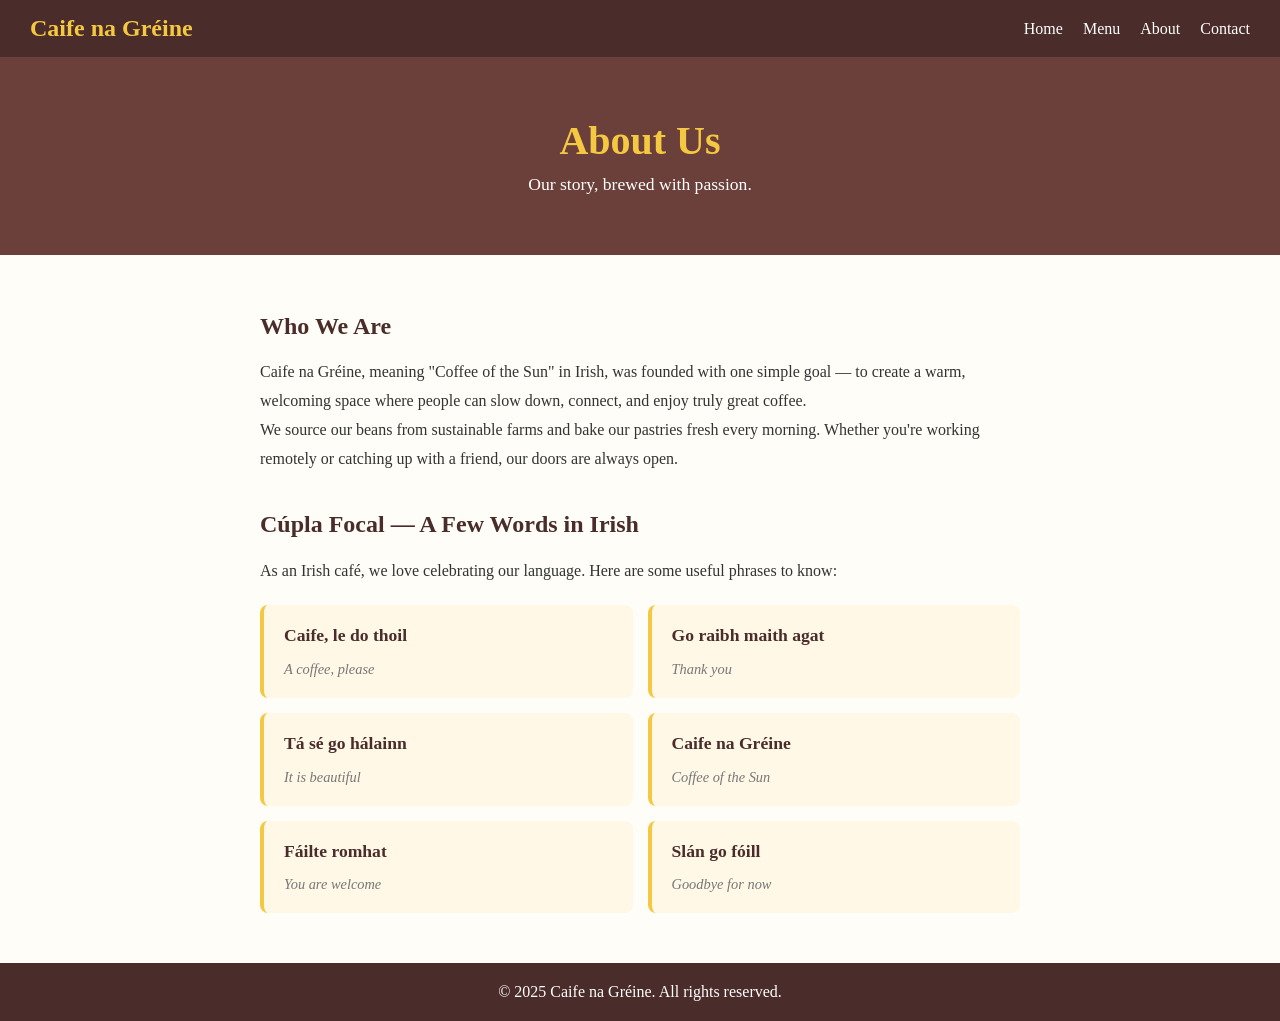
==== about.html @ e89c676c "Add files via upload" ====
<!DOCTYPE html>
<html lang="en">
<head>
  <meta charset="UTF-8">
  <meta name="viewport" content="width=device-width, initial-scale=1.0">
  <meta name="description" content="Learn about Caife na Gréine, our story, our values and our love of great coffee.">
  <meta name="keywords" content="about us, Irish cafe, coffee shop story, Caife na Greine">
  <title>Caife na Gréine | About</title>
  <link rel="stylesheet" href="css/style.css">
</head>
<body>

  <header>
    <nav>
      <div class="logo">Caife na Gréine</div>
      <ul>
        <li><a href="index.html">Home</a></li>
        <li><a href="menu.html">Menu</a></li>
        <li><a href="about.html">About</a></li>
        <li><a href="contact.html">Contact</a></li>
      </ul>
    </nav>
  </header>

  <section class="page-hero">
    <h1>About Us</h1>
    <p>Our story, brewed with passion.</p>
  </section>

  <section class="about-content">
    <h2>Who We Are</h2>
    <p>Caife na Gréine, meaning "Coffee of the Sun" in Irish, was founded with one simple goal — to create a warm, welcoming space where people can slow down, connect, and enjoy truly great coffee.</p>
    <p>We source our beans from sustainable farms and bake our pastries fresh every morning. Whether you're working remotely or catching up with a friend, our doors are always open.</p>

  <h2>Cúpla Focal — A Few Words in Irish</h2>
    <p>As an Irish café, we love celebrating our language. Here are some useful phrases to know:</p>

    <div class="gaeilge-section">
      <div class="gaeilge-card">
        <span class="irish">Caife, le do thoil</span>
        <span class="english">A coffee, please</span>
      </div>
      <div class="gaeilge-card">
        <span class="irish">Go raibh maith agat</span>
        <span class="english">Thank you</span>
      </div>
      <div class="gaeilge-card">
        <span class="irish">Tá sé go hálainn</span>
        <span class="english">It is beautiful</span>
      </div>
      <div class="gaeilge-card">
        <span class="irish">Caife na Gréine</span>
        <span class="english">Coffee of the Sun</span>
      </div>
      <div class="gaeilge-card">
        <span class="irish">Fáilte romhat</span>
        <span class="english">You are welcome</span>
      </div>
      <div class="gaeilge-card">
        <span class="irish">Slán go fóill</span>
        <span class="english">Goodbye for now</span>
      </div>
    </div>
  </section>

  <footer>
    <p>&copy; 2025 Caife na Gréine. All rights reserved.</p>
  </footer>

  <script src="js/script.js"></script>
</body>
</html>
---- css/style.css ----
/* ===== RESET & BASE ===== */
* {
  margin: 0;
  padding: 0;
  box-sizing: border-box;
}

body {
  font-family: Georgia, serif;
  color: #333;
  background-color: #fffdf7;
}

/* ===== NAVIGATION ===== */
header {
  background-color: #4a2c2a;
  padding: 15px 30px;
  position: sticky;
  top: 0;
  z-index: 100;
}

nav {
  display: flex;
  justify-content: space-between;
  align-items: center;
}

.logo {
  color: #f5c842;
  font-size: 1.5rem;
  font-weight: bold;
}

nav ul {
  list-style: none;
  display: flex;
  gap: 20px;
}

nav ul li a {
  color: #fff;
  text-decoration: none;
  font-size: 1rem;
}

nav ul li a:hover {
  color: #f5c842;
}

/* ===== IMAGE SLIDER ===== */
.slider {
  position: relative;
  overflow: hidden;
  width: 100%;
  height: 500px;
}

.slides {
  display: flex;
  transition: transform 0.5s ease;
  height: 100%;
}

.slide {
  min-width: 100%;
  height: 500px;
  display: flex;
  justify-content: center;
  align-items: center;
  text-align: center;
  flex-shrink: 0;
  padding: 20px;
}

.slide-text h1 {
  font-size: 2.8rem;
  color: #f5c842;
  margin-bottom: 15px;
}

.slide-text p {
  font-size: 1.2rem;
  color: #fff;
  margin-bottom: 25px;
}

.slider-btn {
  position: absolute;
  top: 50%;
  transform: translateY(-50%);
  background-color: rgba(0,0,0,0.4);
  color: #fff;
  border: none;
  padding: 15px 20px;
  cursor: pointer;
  font-size: 1.5rem;
  border-radius: 5px;
  z-index: 10;
}

.slider-btn:hover {
  background-color: rgba(0,0,0,0.7);
}

#prev { left: 10px; }
#next { right: 10px; }

.dots {
  position: absolute;
  bottom: 15px;
  width: 100%;
  text-align: center;
}

.dot {
  display: inline-block;
  width: 12px;
  height: 12px;
  background-color: #fff;
  border-radius: 50%;
  margin: 0 5px;
  cursor: pointer;
  opacity: 0.5;
}

.dot.active {
  opacity: 1;
  background-color: #f5c842;
}

/* ===== WEATHER WIDGET ===== */
.weather-widget {
  text-align: center;
  padding: 40px 20px;
  background-color: #fff8e7;
}

.weather-widget h2 {
  margin-bottom: 15px;
  color: #4a2c2a;
}

#weather {
  font-size: 1.2rem;
  color: #555;
}

/* ===== PAGE HERO ===== */
.page-hero {
  background-color: #6b3f3a;
  color: #fff;
  text-align: center;
  padding: 60px 20px;
}

.page-hero h1 {
  font-size: 2.5rem;
  color: #f5c842;
  margin-bottom: 10px;
}

.page-hero p {
  font-size: 1.1rem;
}

/* ===== BUTTON ===== */
.btn {
  background-color: #f5c842;
  color: #4a2c2a;
  padding: 12px 30px;
  border: none;
  border-radius: 5px;
  font-size: 1rem;
  font-weight: bold;
  cursor: pointer;
  text-decoration: none;
  display: inline-block;
}

.btn:hover {
  background-color: #e0b030;
}

/* ===== ACCORDION ===== */
.accordion-section {
  max-width: 700px;
  margin: 50px auto;
  padding: 0 20px;
}

.accordion {
  margin-bottom: 10px;
}

.accordion-btn {
  width: 100%;
  background-color: #4a2c2a;
  color: #fff;
  padding: 15px 20px;
  border: none;
  text-align: left;
  font-size: 1rem;
  cursor: pointer;
  border-radius: 5px;
}

.accordion-btn:hover {
  background-color: #6b3f3a;
}

.accordion-content {
  display: none;
  background-color: #fff8e7;
  padding: 15px 20px;
  border-left: 4px solid #f5c842;
}

.accordion-content.open {
  display: block;
}

.accordion-content ul {
  list-style: none;
}

.accordion-content ul li {
  padding: 8px 0;
  border-bottom: 1px solid #eee;
}

/* ===== DRINK BUILDER ===== */
.drink-builder {
  max-width: 600px;
  margin: 50px auto;
  padding: 40px;
  background-color: #fff8e7;
  border-radius: 10px;
  box-shadow: 0 4px 15px rgba(0,0,0,0.1);
}

.drink-builder h2 {
  color: #4a2c2a;
  font-size: 1.8rem;
  margin-bottom: 5px;
  text-align: center;
}

.drink-builder > p {
  color: #666;
  margin-bottom: 20px;
  text-align: center;
}

.builder-form label {
  display: block;
  margin: 15px 0 5px;
  font-weight: bold;
  color: #4a2c2a;
}

.builder-form select {
  width: 100%;
  padding: 10px;
  border: 1px solid #ccc;
  border-radius: 5px;
  font-size: 1rem;
  background-color: #fff;
}

.extras {
  display: flex;
  flex-direction: column;
  gap: 10px;
  margin-top: 8px;
  background-color: #fff;
  padding: 15px;
  border-radius: 8px;
  border: 1px solid #ccc;
}

.extras label {
  font-weight: normal;
  display: flex;
  align-items: center;
  gap: 10px;
  color: #333;
  cursor: pointer;
}

.extras input[type="checkbox"] {
  width: 18px;
  height: 18px;
  cursor: pointer;
}

.total-display {
  margin-top: 25px;
  background-color: #4a2c2a;
  color: #fff;
  padding: 18px 25px;
  border-radius: 8px;
  display: flex;
  justify-content: space-between;
  font-size: 1.4rem;
  font-weight: bold;
}

#drink-total {
  color: #f5c842;
}

.drink-builder .btn {
  width: 100%;
  margin-top: 15px;
  padding: 15px;
  font-size: 1.1rem;
  text-align: center;
  display: block;
}

#order-confirmation {
  text-align: center;
  font-size: 1rem;
  margin-top: 10px;
  padding: 10px;
  background-color: #d4edda;
  border-radius: 5px;
  color: green;
}

/* ===== ABOUT ===== */
.about-content {
  max-width: 800px;
  margin: 50px auto;
  padding: 0 20px;
  line-height: 1.8;
}

.about-content h2 {
  color: #4a2c2a;
  margin: 30px 0 10px;
}

.video-container {
  margin-top: 20px;
  position: relative;
  padding-bottom: 56.25%;
  height: 0;
  overflow: hidden;
}

.video-container iframe {
  position: absolute;
  top: 0;
  left: 0;
  width: 100%;
  height: 100%;
}

/* ===== CONTACT FORM ===== */
.contact-section {
  max-width: 600px;
  margin: 50px auto;
  padding: 0 20px;
}

#contact-form label {
  display: block;
  margin: 15px 0 5px;
  font-weight: bold;
  color: #4a2c2a;
}

#contact-form input,
#contact-form select,
#contact-form textarea {
  width: 100%;
  padding: 10px;
  border: 1px solid #ccc;
  border-radius: 5px;
  font-size: 1rem;
}

#contact-form button {
  margin-top: 20px;
  width: 100%;
}

/* ===== FOOTER ===== */
footer {
  background-color: #4a2c2a;
  color: #fff;
  text-align: center;
  padding: 20px;
  margin-top: 50px;
}

/* ===== RESPONSIVE ===== */
@media (max-width: 768px) {
  nav {
    flex-direction: column;
    gap: 10px;
  }

  nav ul {
    flex-direction: column;
    align-items: center;
    gap: 10px;
  }

  .slide-text h1 {
    font-size: 1.8rem;
  }

  .drink-builder {
    margin: 30px 15px;
    padding: 25px;
  }
}

@media (max-width: 480px) {
  .slide-text h1 {
    font-size: 1.4rem;
  }

  .slide-text p {
    font-size: 0.95rem;
  }

  .accordion-btn {
    font-size: 0.9rem;
  }
}
/* ===== GAEILGE SECTION ===== */
.gaeilge-section {
  display: grid;
  grid-template-columns: repeat(2, 1fr);
  gap: 15px;
  margin-top: 20px;
}

.gaeilge-card {
  background-color: #fff8e7;
  border-left: 4px solid #f5c842;
  border-radius: 8px;
  padding: 15px 20px;
  display: flex;
  flex-direction: column;
  gap: 5px;
}

.irish {
  font-size: 1.1rem;
  font-weight: bold;
  color: #4a2c2a;
}

.english {
  font-size: 0.9rem;
  color: #777;
  font-style: italic;
}

@media (max-width: 600px) {
  .gaeilge-section {
    grid-template-columns: 1fr;
  }
}
.error-border { border: 2px solid red !important; }
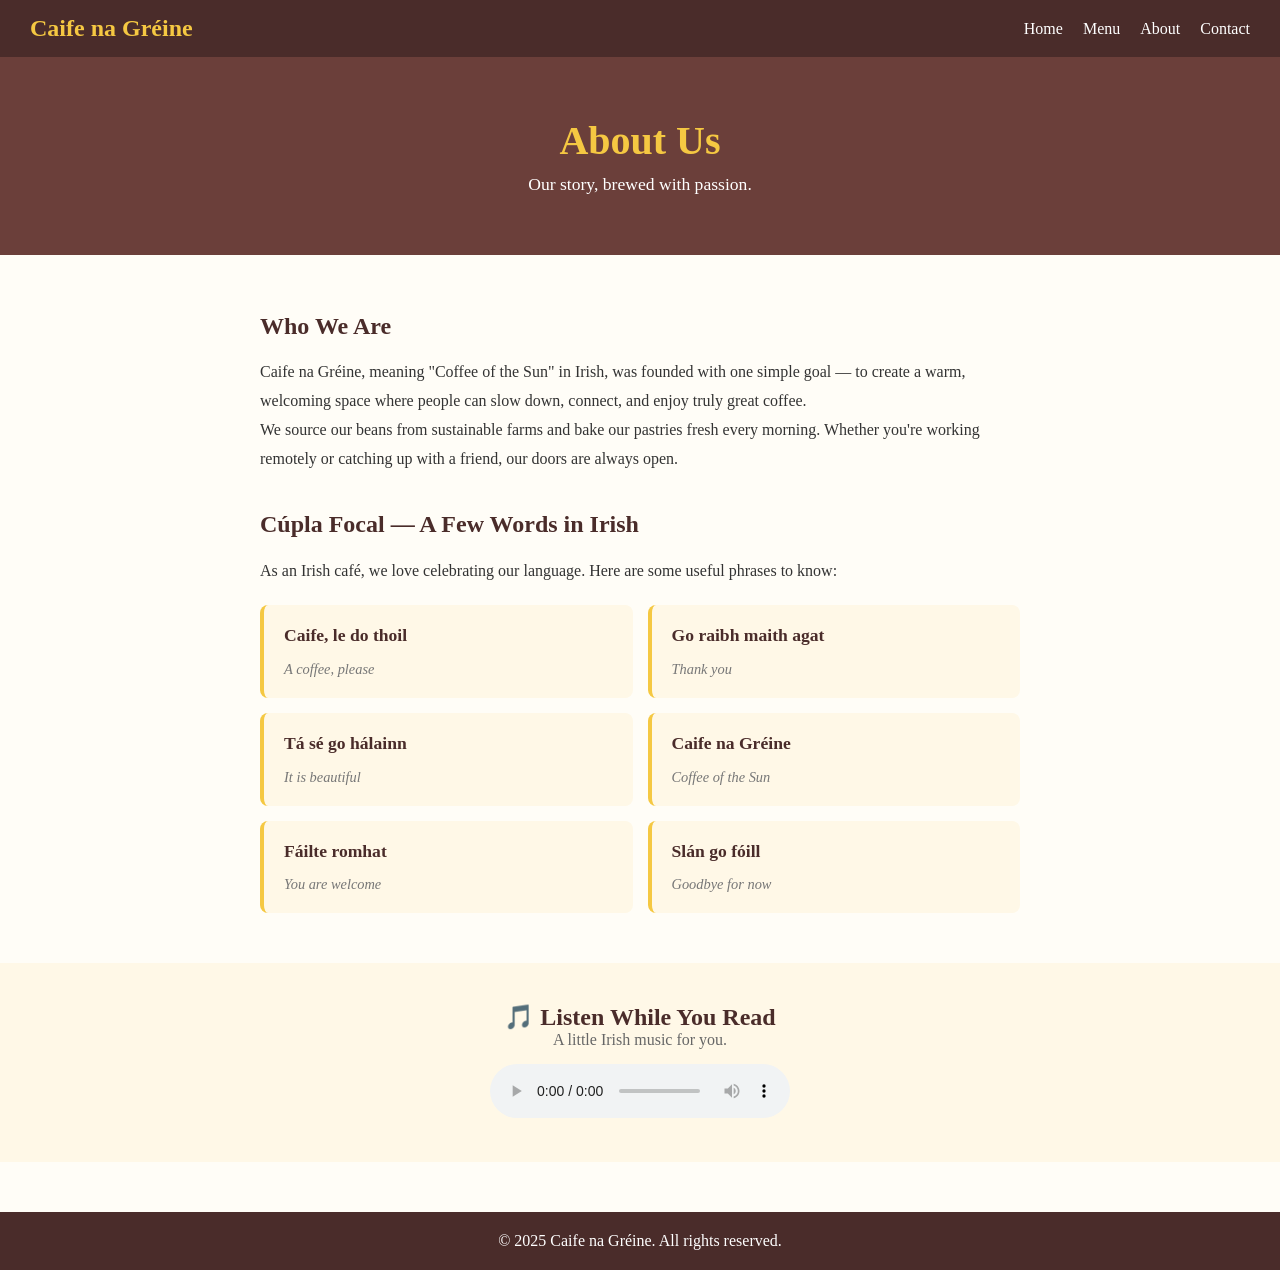
==== commit a572d671: "Update about.html" ====
--- a/about.html
+++ b/about.html
@@ -62,11 +62,17 @@
       </div>
     </div>
   </section>
-
+<section style="padding: 40px; text-align: center; background: #fff8e7;">
+  <h2 style="color: #4a2c2a;">🎵 Listen While You Read</h2>
+  <p style="color: #666; margin-bottom: 15px;">A little Irish music for you.</p>
+  <audio controls style="width: 300px;">
+    <source src="song.mp3" type="audio/mpeg" />
+  </audio>
+</section>
   <footer>
     <p>&copy; 2025 Caife na Gréine. All rights reserved.</p>
   </footer>
 
   <script src="js/script.js"></script>
 </body>
-</html>+</html>
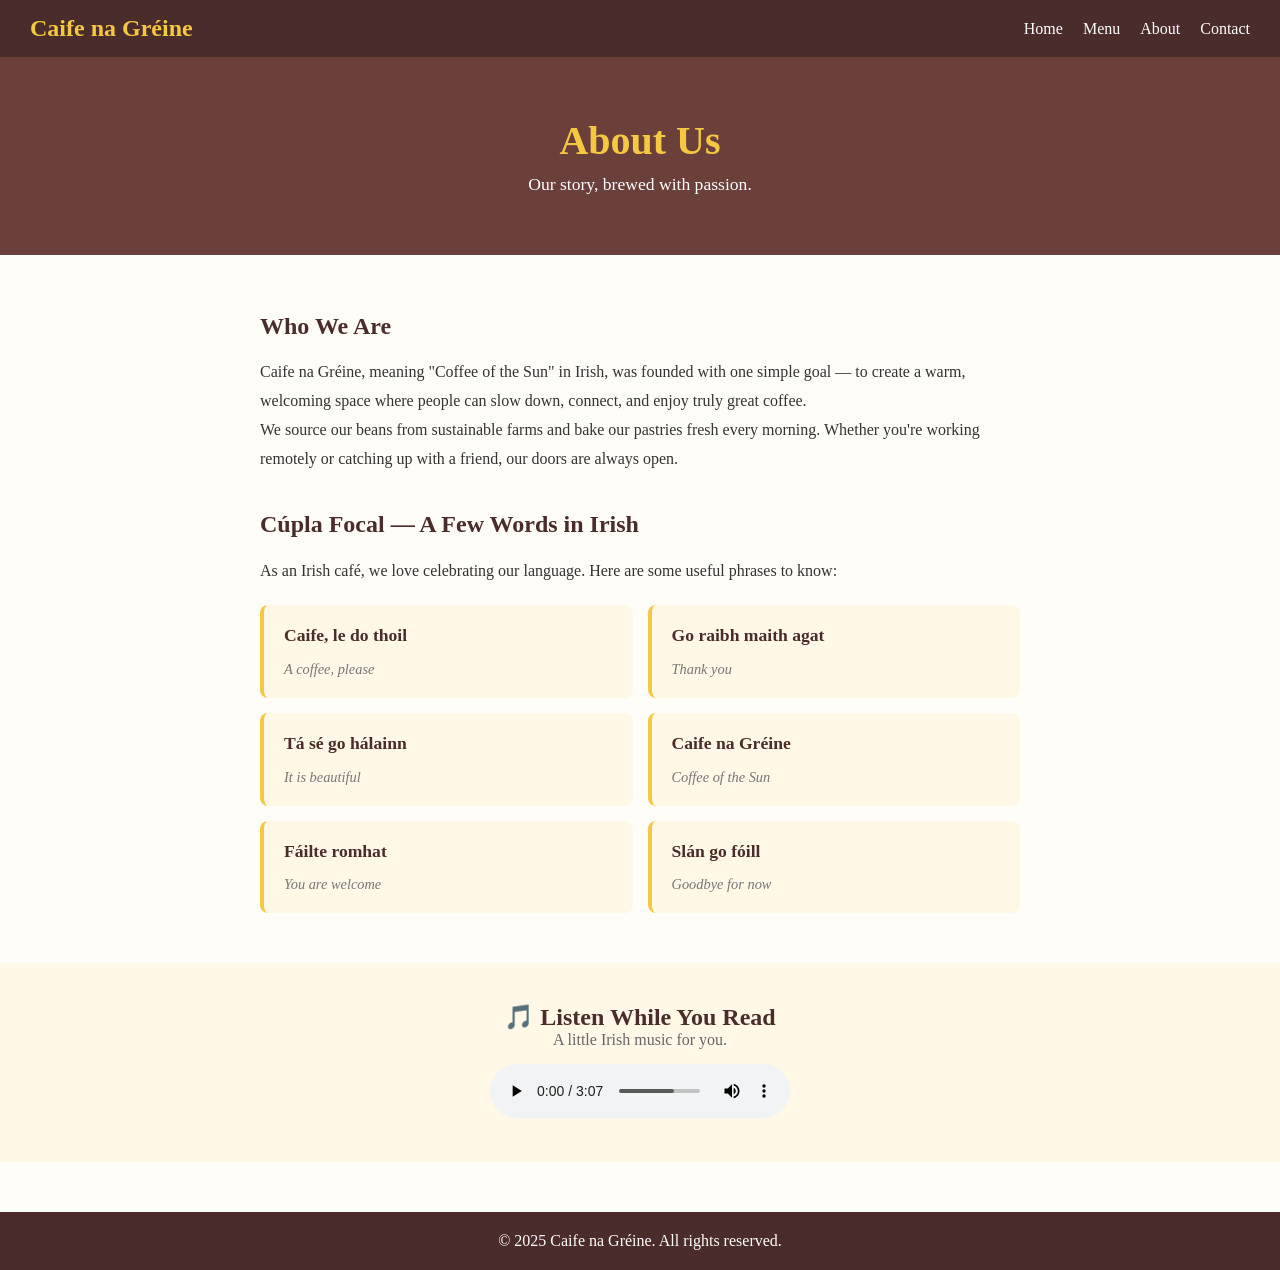
==== commit d95dd61d: "Update about.html" ====
--- a/about.html
+++ b/about.html
@@ -66,7 +66,7 @@
   <h2 style="color: #4a2c2a;">🎵 Listen While You Read</h2>
   <p style="color: #666; margin-bottom: 15px;">A little Irish music for you.</p>
   <audio controls style="width: 300px;">
-    <source src="song.mp3" type="audio/mpeg" />
+<source src="song.mp3.mp3" type="audio/mpeg" />
   </audio>
 </section>
   <footer>
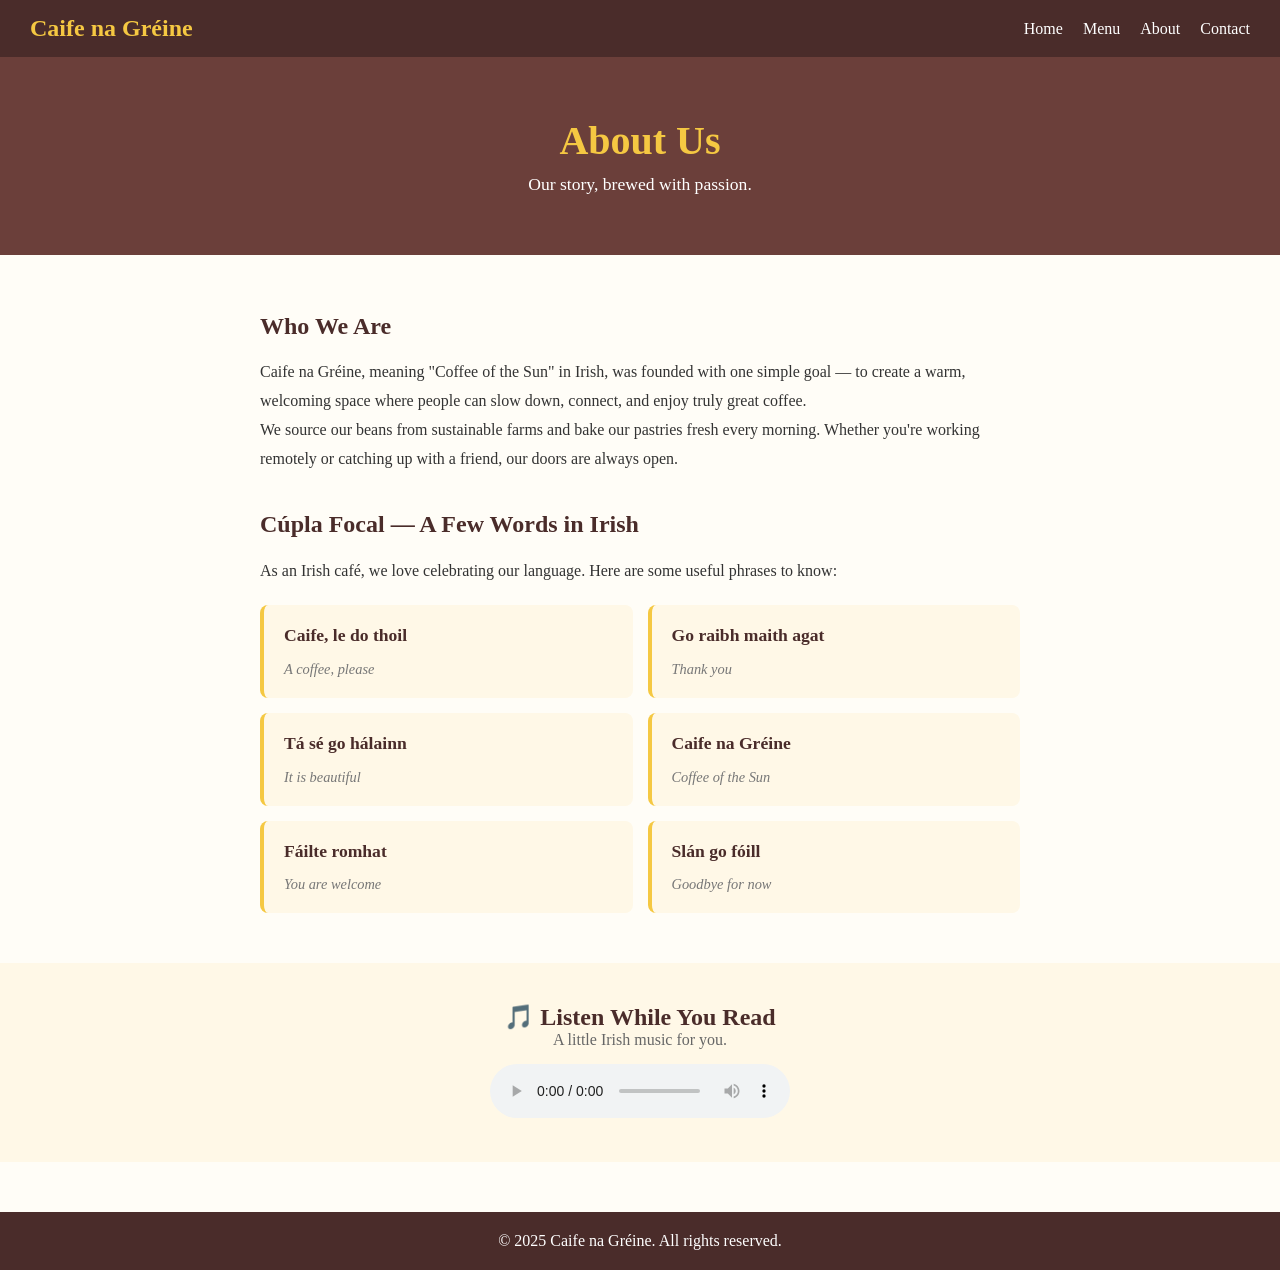
==== commit 6e222a47: "Update about.html" ====
--- a/about.html
+++ b/about.html
@@ -66,7 +66,7 @@
   <h2 style="color: #4a2c2a;">🎵 Listen While You Read</h2>
   <p style="color: #666; margin-bottom: 15px;">A little Irish music for you.</p>
   <audio controls style="width: 300px;">
-<source src="song.mp3.mp3" type="audio/mpeg" />
+<source src="song.mp3" type="audio/mpeg" />
   </audio>
 </section>
   <footer>
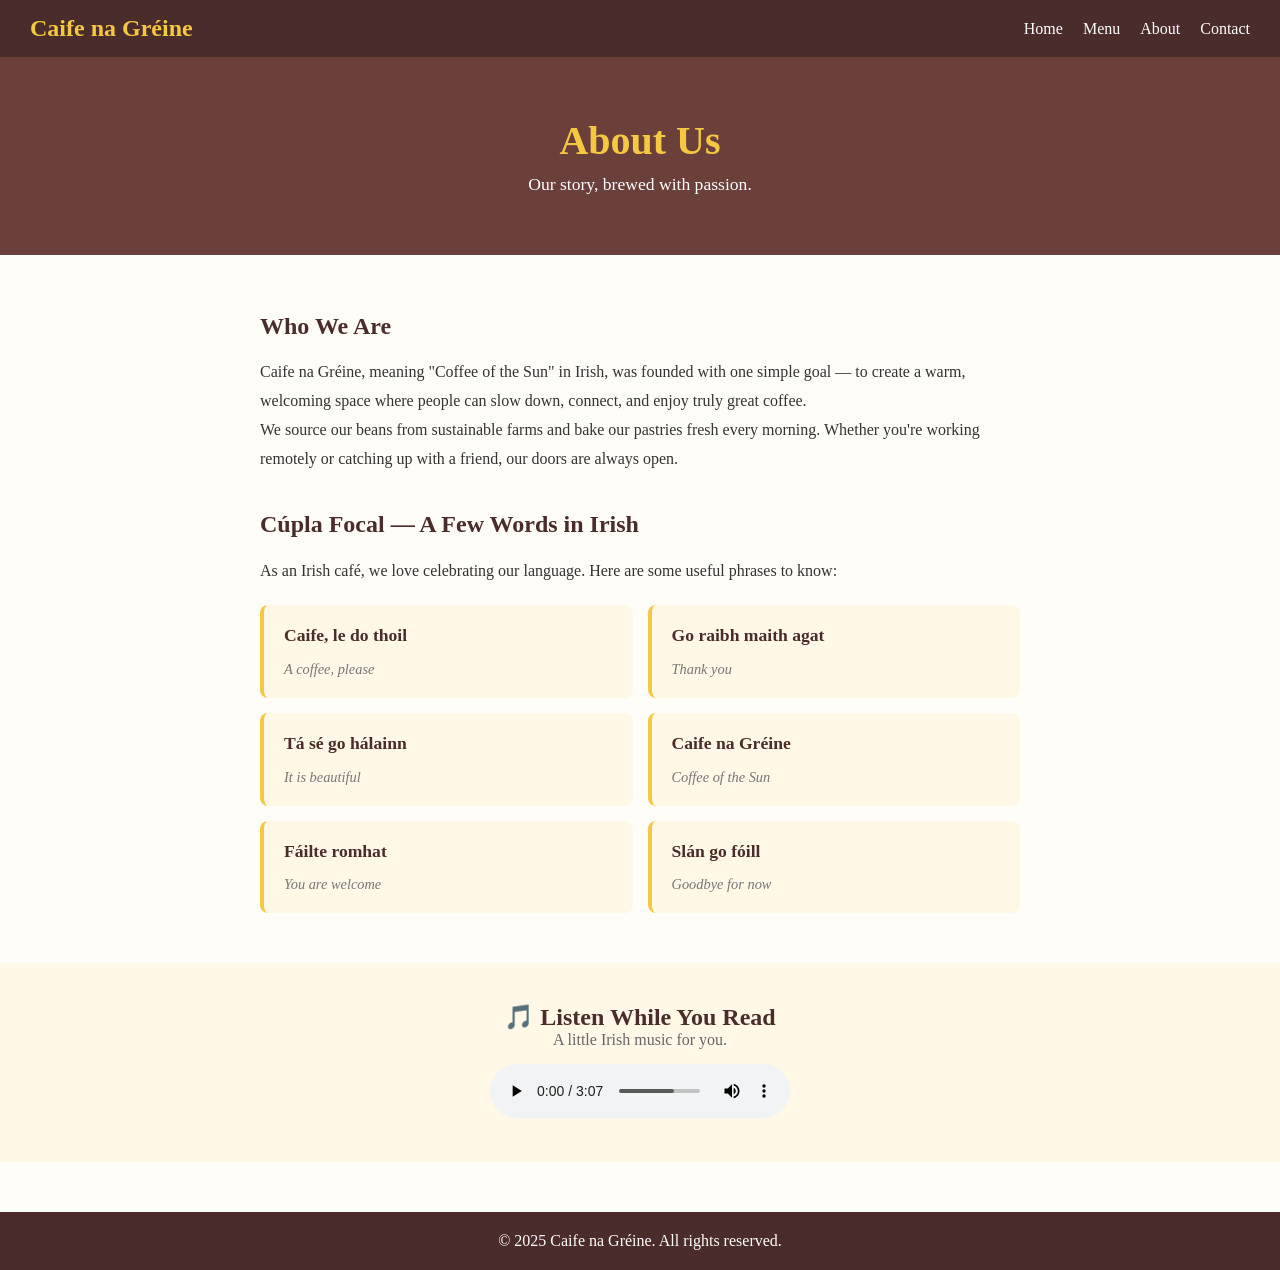
==== commit eef7b183: "Update about.html" ====
--- a/about.html
+++ b/about.html
@@ -66,7 +66,7 @@
   <h2 style="color: #4a2c2a;">🎵 Listen While You Read</h2>
   <p style="color: #666; margin-bottom: 15px;">A little Irish music for you.</p>
   <audio controls style="width: 300px;">
-<source src="song.mp3" type="audio/mpeg" />
+<source src="song.mp3.mp3" type="audio/mpeg" />
   </audio>
 </section>
   <footer>
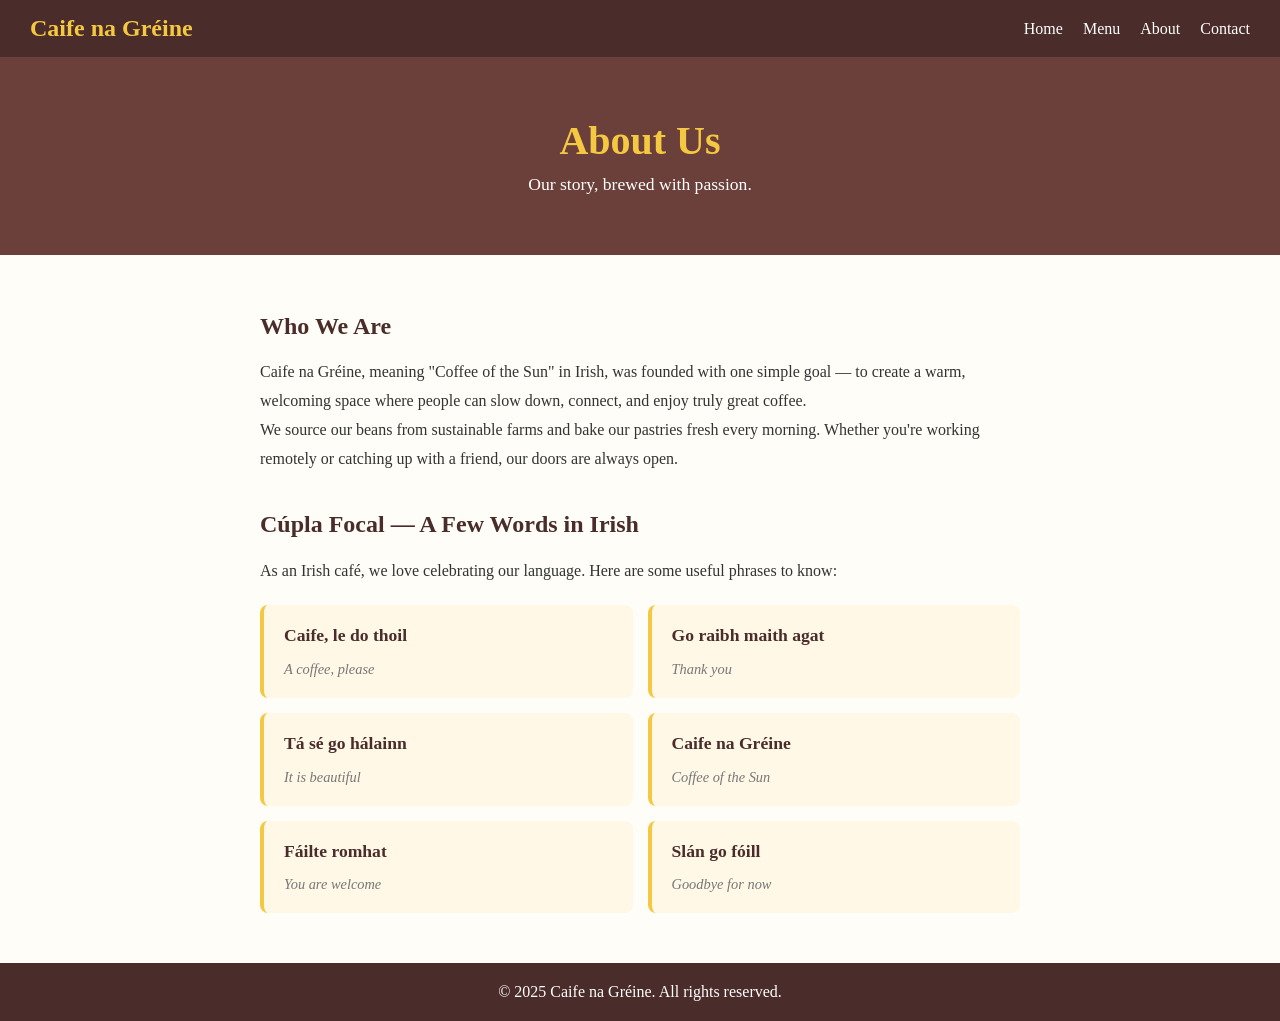
==== commit 32f780bd: "Update about.html" ====
--- a/about.html
+++ b/about.html
@@ -62,13 +62,7 @@
       </div>
     </div>
   </section>
-<section style="padding: 40px; text-align: center; background: #fff8e7;">
-  <h2 style="color: #4a2c2a;">🎵 Listen While You Read</h2>
-  <p style="color: #666; margin-bottom: 15px;">A little Irish music for you.</p>
-  <audio controls style="width: 300px;">
-<source src="song.mp3.mp3" type="audio/mpeg" />
-  </audio>
-</section>
+
   <footer>
     <p>&copy; 2025 Caife na Gréine. All rights reserved.</p>
   </footer>
